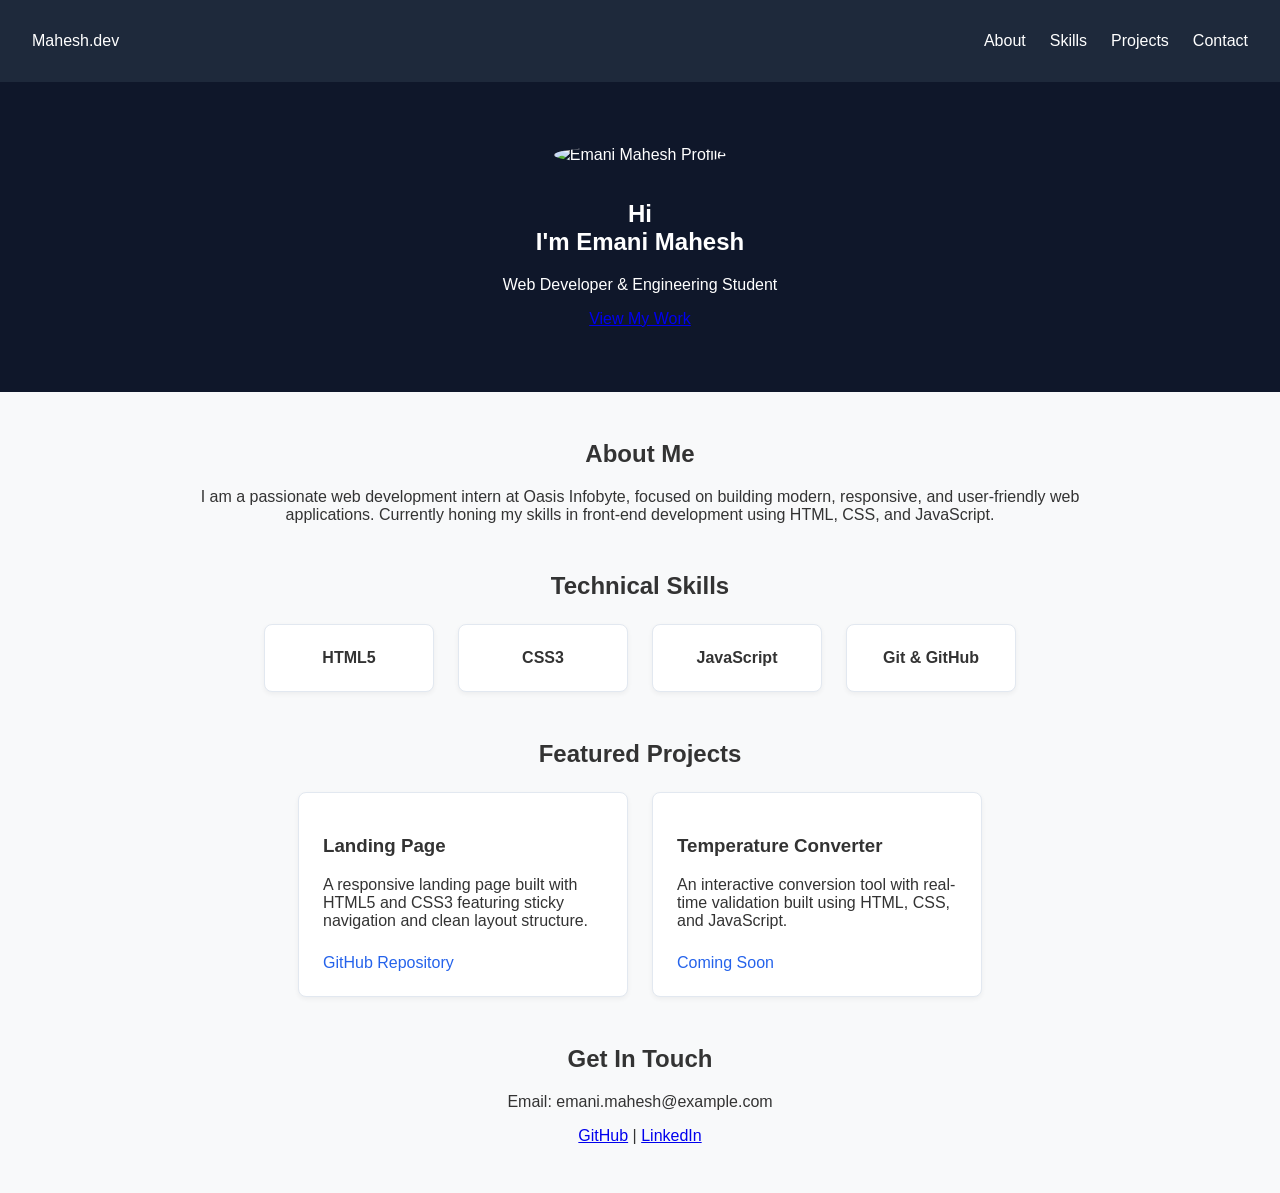
==== WebDev-L1-PersonalPortfolio/index.html @ 04b36b95 "Add Task 2: WebDev-L1-PersonalPortfolio" ====
<!DOCTYPE html>
<html lang="en">
<head>
  <meta charset="UTF-8">
  <meta name="viewport" content="width=device-width, initial-scale=1.0">
  <title>Emani Mahesh | Portfolio</title>
  <link rel="stylesheet" href="style.css">
</head>
<body>

  <!-- Sticky Navigation Bar -->
  <nav class="navbar">
    <div class="logo">Mahesh.dev</div>
    <ul class="nav-links">
      <li><a href="#about">About</a></li>
      <li><a href="#skills">Skills</a></li>
      <li><a href="#projects">Projects</a></li>
      <li><a href="#contact">Contact</a></li>
    </ul>
  </nav>

  <!-- Hero / Profile Section -->
  <section id="hero" class="hero">
    <div class="hero-content">
      <img src="https://github.com/EmaniMahesh700.png" alt="Emani Mahesh Profile" class="profile-img">
      <h1>Hi<br>I'm <span>Emani Mahesh</span></h1>
      <p>Web Developer & Engineering Student</p>
      <a href="#projects" class="btn">View My Work</a>
    </div>
  </section>

  <!-- About Me Section -->
  <section id="about" class="section">
    <h2>About Me</h2>
    <p>I am a passionate web development intern at Oasis Infobyte, focused on building modern, responsive, and user-friendly web applications. Currently honing my skills in front-end development using HTML, CSS, and JavaScript.</p>
  </section>

  <!-- Skills Section -->
  <section id="skills" class="section">
    <h2>Technical Skills</h2>
    <div class="skills-grid">
      <div class="skill-card">HTML5</div>
      <div class="skill-card">CSS3</div>
      <div class="skill-card">JavaScript</div>
      <div class="skill-card">Git & GitHub</div>
    </div>
  </section>

  <!-- Projects Section -->
  <section id="projects" class="section">
    <h2>Featured Projects</h2>
    <div class="projects-grid">
      <div class="project-card">
        <h3>Landing Page</h3>
        <p>A responsive landing page built with HTML5 and CSS3 featuring sticky navigation and clean layout structure.</p>
        <a href="https://github.com/EmaniMahesh700/OIBSIP/tree/master/WebDev-L1-LandingPage" target="_blank" class="project-link">GitHub Repository</a>
      </div>
      <div class="project-card">
        <h3>Temperature Converter</h3>
        <p>An interactive conversion tool with real-time validation built using HTML, CSS, and JavaScript.</p>
        <a href="#" class="project-link">Coming Soon</a>
      </div>
    </div>
  </section>

  <!-- Contact Section -->
  <section id="contact" class="section">
    <h2>Get In Touch</h2>
    <p>Email: emani.mahesh@example.com</p>
    <div class="social-links">
      <a href="https://github.com/EmaniMahesh700" target="_blank">GitHub</a> |
      <a href="#" target="_blank">LinkedIn</a>
    </div>
  </section>

</body>
</html>
---- WebDev-L1-PersonalPortfolio/style.css ----
html {
  scroll-behavior: smooth;
}

body {
  font-family: 'Segoe UI', Tahoma, Geneva, Verdana, sans-serif;
  margin: 0;
  padding: 0;
  background-color: #f8f9fa;
  color: #333;
}

.navbar {
  position: sticky;
  top: 0;
  background: #1e293b;
  color: #fff;
  display: flex;
  justify-content: space-between;
  align-items: center;
  padding: 1rem 2rem;
  z-index: 1000;
}

.nav-links {
  list-style: none;
  display: flex;
  gap: 1.5rem;
}

.nav-links a {
  color: #fff;
  text-decoration: none;
  font-weight: 500;
}

.hero {
  text-align: center;
  padding: 4rem 1rem;
  background: #0f172a;
  color: #fff;
}

.profile-img {
  width: 150px;
  height: 150px;
  border-radius: 50%;
  margin-bottom: 1rem;
}

.section {
  max-width: 900px;
  margin: 3rem auto;
  padding: 0 1rem;
  text-align: center;
}

.skills-grid, .projects-grid {
  display: flex;
  justify-content: center;
  flex-wrap: wrap;
  gap: 1.5rem;
  margin-top: 1.5rem;
}

.skill-card, .project-card {
  background: #fff;
  border: 1px solid #e2e8f0;
  border-radius: 8px;
  padding: 1.5rem;
  box-shadow: 0 2px 5px rgba(0,0,0,0.05);
}

.skill-card {
  min-width: 120px;
  font-weight: bold;
}

.project-card {
  width: 280px;
  text-align: left;
}

.project-link {
  display: inline-block;
  margin-top: 0.5rem;
  color: #2563eb;
  text-decoration: none;
}
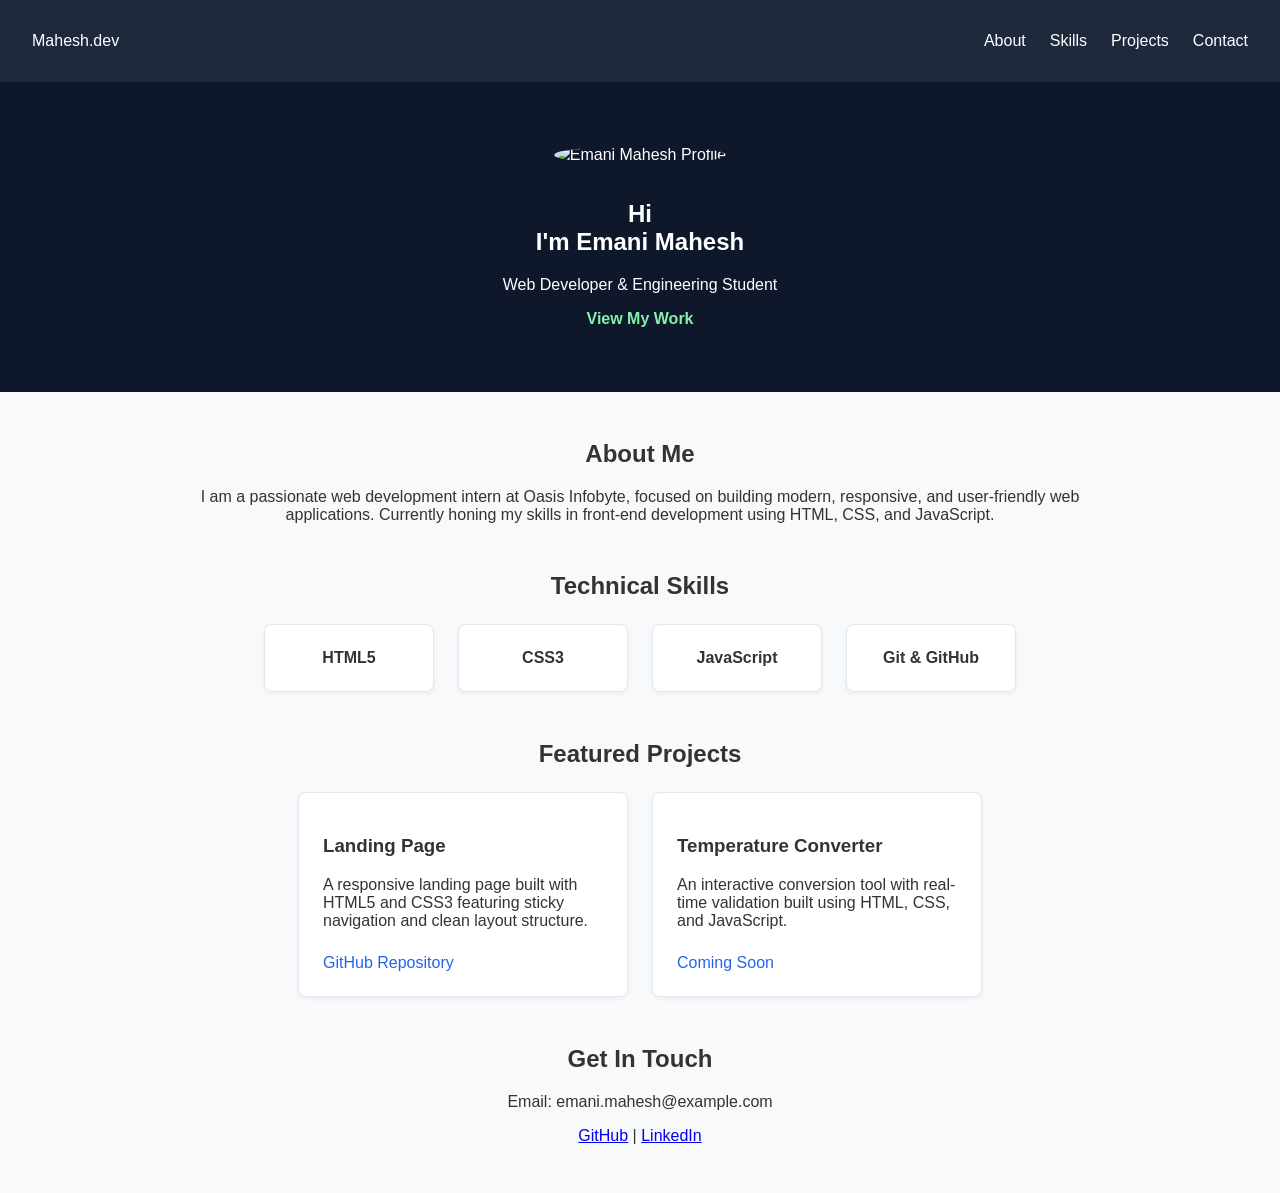
==== commit cdd3a976: "Updated code" ====
--- a/WebDev-L1-PersonalPortfolio/index.html
+++ b/WebDev-L1-PersonalPortfolio/index.html
@@ -8,7 +8,6 @@
 </head>
 <body>
 
-  <!-- Sticky Navigation Bar -->
   <nav class="navbar">
     <div class="logo">Mahesh.dev</div>
     <ul class="nav-links">
@@ -19,7 +18,6 @@
     </ul>
   </nav>
 
-  <!-- Hero / Profile Section -->
   <section id="hero" class="hero">
     <div class="hero-content">
       <img src="https://github.com/EmaniMahesh700.png" alt="Emani Mahesh Profile" class="profile-img">
@@ -29,13 +27,11 @@
     </div>
   </section>
 
-  <!-- About Me Section -->
   <section id="about" class="section">
     <h2>About Me</h2>
     <p>I am a passionate web development intern at Oasis Infobyte, focused on building modern, responsive, and user-friendly web applications. Currently honing my skills in front-end development using HTML, CSS, and JavaScript.</p>
   </section>
 
-  <!-- Skills Section -->
   <section id="skills" class="section">
     <h2>Technical Skills</h2>
     <div class="skills-grid">
@@ -46,7 +42,6 @@
     </div>
   </section>
 
-  <!-- Projects Section -->
   <section id="projects" class="section">
     <h2>Featured Projects</h2>
     <div class="projects-grid">
@@ -63,7 +58,6 @@
     </div>
   </section>
 
-  <!-- Contact Section -->
   <section id="contact" class="section">
     <h2>Get In Touch</h2>
     <p>Email: emani.mahesh@example.com</p>
--- a/WebDev-L1-PersonalPortfolio/style.css
+++ b/WebDev-L1-PersonalPortfolio/style.css
@@ -86,4 +86,73 @@
   margin-top: 0.5rem;
   color: #2563eb;
   text-decoration: none;
+}
+@media (max-width: 768px) {
+  .navbar {
+    flex-direction: column;
+    gap: 1rem;
+    padding: 1rem;
+  }
+
+  .nav-links {
+    flex-wrap: wrap;
+    justify-content: center;
+    gap: 1rem;
+    padding: 0;
+    margin: 0;
+  }
+
+  .hero {
+    padding: 3rem 1rem;
+  }
+
+  .section {
+    margin: 2rem auto;
+  }
+
+  .project-card {
+    width: 100%;
+    max-width: 350px;
+  }
+}
+@media (max-width: 480px) {
+  .hero h1 {
+    font-size: 1.8rem;
+  }
+
+  .hero p {
+    font-size: 0.95rem;
+  }
+
+  .profile-img {
+    width: 120px;
+    height: 120px;
+    object-fit: cover;
+  }
+
+  .skills-grid,
+  .projects-grid {
+    flex-direction: column;
+    align-items: center;
+  }
+
+  .skill-card {
+    width: 100%;
+    max-width: 280px;
+    box-sizing: border-box;
+  }
+
+  .project-card {
+    box-sizing: border-box;
+  }
+}
+.hero a {
+  color: #86efac;
+  font-weight: bold;
+  text-decoration: none;
+}
+
+.hero a:hover {
+  color: #ffffff;
+  text-decoration: underline;
 }
